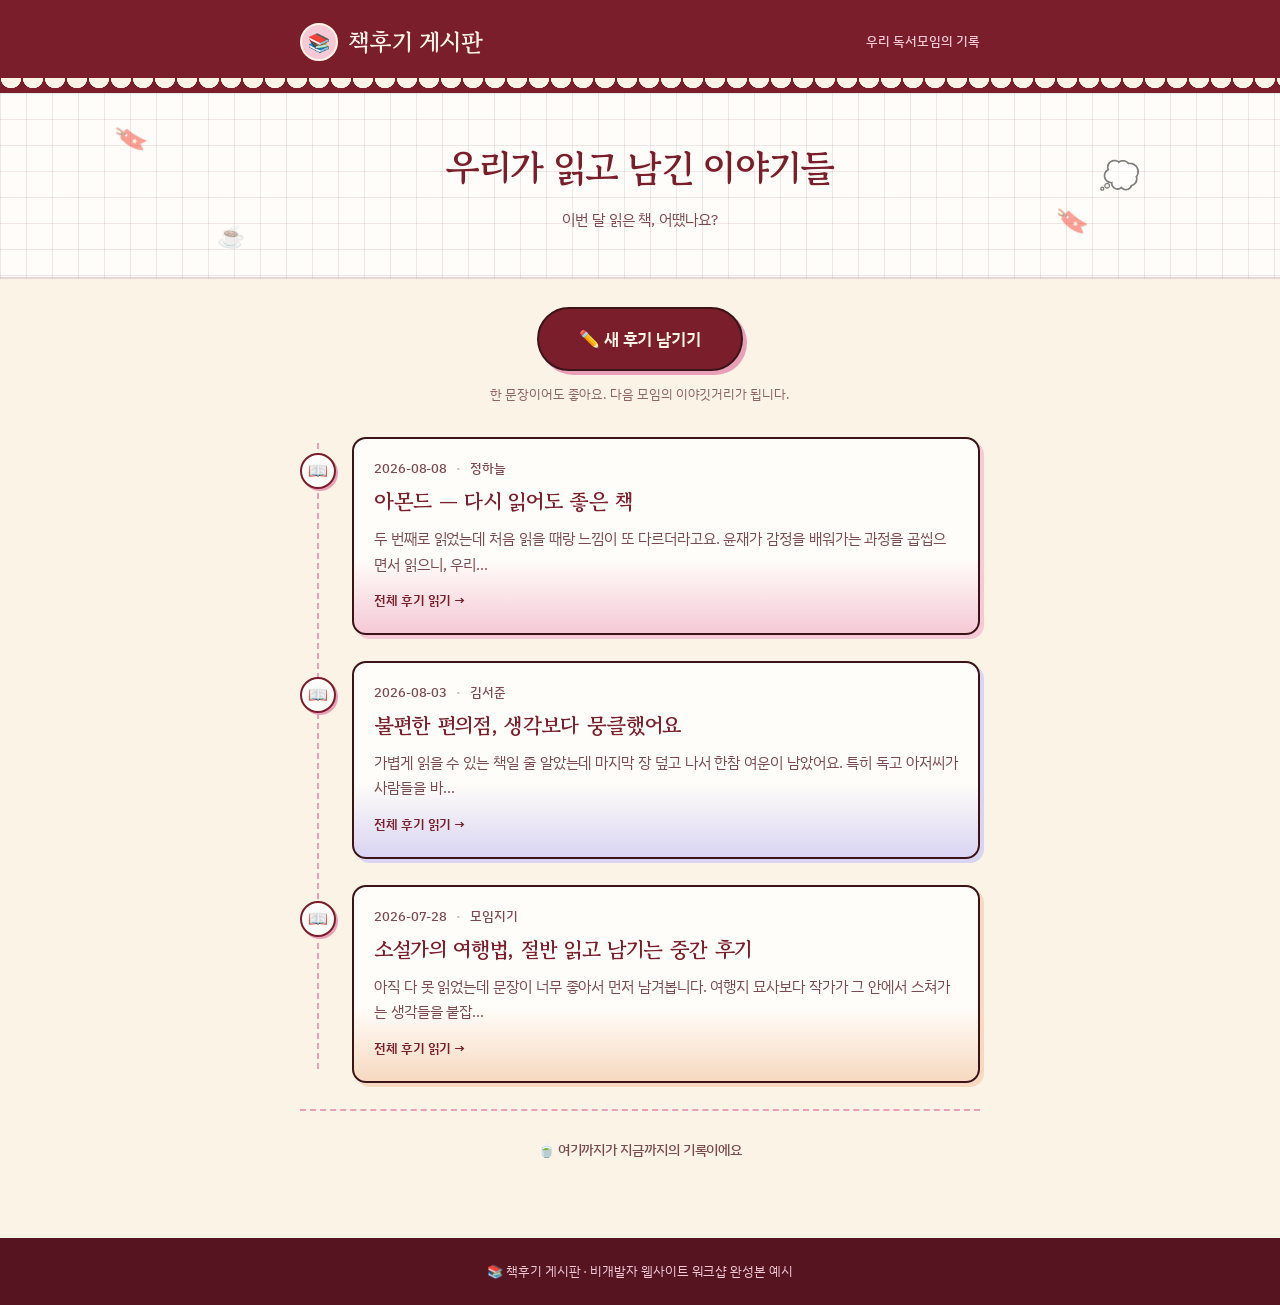
==== sample/index.html @ 899586f8 "비개발자 워크샵 가이드 사이트 + 완성본 데모 사이트 추가 한 저장소에 정적 사이트 2개를 구성한다.  - 루트: 워크샵 진행용 가이드 8페이지 (VSCode 다크테마)   타이틀" ====
<!DOCTYPE html>
<html lang="ko">
<head>
<meta charset="UTF-8">
<meta name="viewport" content="width=device-width, initial-scale=1">
<title>책후기 게시판</title>
<link rel="stylesheet" href="style.css">
</head>
<body>

<header class="site-header">
  <div class="wrap header-inner">
    <a class="logo" href="index.html"><span class="mark">📚</span> 책후기 게시판</a>
    <span class="header-tag">우리 독서모임의 기록</span>
  </div>
</header>

<section class="hero">
  <span class="deco d1">🔖</span>
  <span class="deco d2">💭</span>
  <span class="deco d3">☕</span>
  <span class="deco d4">🔖</span>
  <div class="wrap">
    <h1>우리가 읽고 남긴 이야기들</h1>
    <p>이번 달 읽은 책, 어땠나요?</p>
  </div>
</section>

<div class="wrap">

  <div class="write-cta">
    <a class="btn" href="write.html">✏️ 새 후기 남기기</a>
    <div class="hint">한 문장이어도 좋아요. 다음 모임의 이야깃거리가 됩니다.</div>
  </div>

  <div id="list"></div>

</div>

<footer class="site-footer">
  📚 책후기 게시판 · 비개발자 웹사이트 워크샵 완성본 예시
</footer>

<script>
function getPosts(){
  let posts = JSON.parse(localStorage.getItem('bg_posts_v3') || 'null');
  if(!posts){
    posts = [
      {id:3, title:"아몬드 — 다시 읽어도 좋은 책", author:"정하늘", date:"2026-08-08", content:"두 번째로 읽었는데 처음 읽을 때랑 느낌이 또 다르더라고요.\n\n윤재가 감정을 배워가는 과정을 곱씹으면서 읽으니, 우리가 당연하게 여기는 '공감'이라는 게 사실 얼마나 배워야 하는 건지 새삼 느꼈어요.\n\n다음에 만나면 이 책으로 한참 얘기할 수 있을 것 같습니다."},
      {id:2, title:"불편한 편의점, 생각보다 뭉클했어요", author:"김서준", date:"2026-08-03", content:"가볍게 읽을 수 있는 책일 줄 알았는데 마지막 장 덮고 나서 한참 여운이 남았어요.\n\n특히 독고 아저씨가 사람들을 바라보는 시선이 좋았습니다. 편의점이라는 공간이 이렇게 따뜻하게 그려질 수 있구나 싶었어요."},
      {id:1, title:"소설가의 여행법, 절반 읽고 남기는 중간 후기", author:"모임지기", date:"2026-07-28", content:"아직 다 못 읽었는데 문장이 너무 좋아서 먼저 남겨봅니다.\n\n여행지 묘사보다 작가가 그 안에서 스쳐가는 생각들을 붙잡아두는 방식이 인상적이에요. 완독하면 후기 다시 남길게요!"}
    ];
    localStorage.setItem('bg_posts_v3', JSON.stringify(posts));
  }
  return posts.sort((a,b)=> b.id - a.id);
}

function escapeHtml(s){
  const d = document.createElement('div');
  d.innerText = s == null ? '' : String(s);
  return d.innerHTML;
}

function excerpt(text){
  const flat = String(text).replace(/\s+/g, ' ').trim();
  return flat.length > 64 ? flat.slice(0, 64) + '…' : flat;
}

function render(){
  const posts = getPosts();
  const list = document.getElementById('list');

  if(!posts.length){
    list.innerHTML =
      '<div class="empty">' +
        '<span class="face">🍃</span>' +
        '<div class="t">아직 등록된 후기가 없어요</div>' +
        '<div class="d">위 버튼으로 첫 책후기를 남겨보세요.</div>' +
      '</div>';
    return;
  }

  let html = '<div class="timeline">';
  posts.forEach(function(p, i){
    html +=
      '<div class="tl-item">' +
        '<span class="marker">📖</span>' +
        '<a class="tl-card c' + (i % 3 + 1) + '" href="detail.html?id=' + encodeURIComponent(p.id) + '">' +
          '<div class="tl-meta"><span>' + escapeHtml(p.date) + '</span><span class="sep">·</span><span>' + escapeHtml(p.author) + '</span></div>' +
          '<h2>' + escapeHtml(p.title) + '</h2>' +
          '<p class="excerpt">' + escapeHtml(excerpt(p.content)) + '</p>' +
          '<div class="more">전체 후기 읽기 →</div>' +
        '</a>' +
      '</div>';
  });
  html += '</div>';
  html += '<div class="tl-end">🍵 여기까지가 지금까지의 기록이에요</div>';

  list.innerHTML = html;
}

render();
</script>

</body>
</html>
---- sample/style.css ----
@import url('https://fonts.googleapis.com/css2?family=Gowun+Batang:wght@400;700&family=IBM+Plex+Sans+KR:wght@300;400;500;600;700&display=swap');

:root{
  --maroon:#7A1E2C;
  --maroon-dark:#551420;
  --cream:#FCF3E7;
  --white:#FFFDF9;
  --pink:#F5C9D6;
  --pink-dark:#E8A0B8;
  --lavender:#D9D4F2;
  --peach:#F6D9C0;
  --ink:#3B1418;
  --ink-soft:#7A4A50;
  --line: rgba(122,30,44,0.10);

  --display:'Gowun Batang', 'IBM Plex Sans KR', serif;
  --label:'IBM Plex Sans KR', -apple-system, BlinkMacSystemFont, sans-serif;
  --body:'IBM Plex Sans KR', -apple-system, BlinkMacSystemFont, sans-serif;
}

*{ box-sizing:border-box; }

html{ -webkit-text-size-adjust:100%; }

body{
  margin:0;
  background:var(--cream);
  color:var(--ink);
  font-family:var(--body);
  font-size:15.5px;
  line-height:1.8;
  font-weight:400;
  letter-spacing:-0.005em;
}

a{ color:var(--maroon); text-decoration:none; }

.wrap{
  width:100%;
  max-width:720px;
  margin:0 auto;
  padding:0 20px;
}

/* ---------- 헤더 ---------- */
.site-header{
  position:relative;
  background:var(--maroon);
  padding:20px 0 30px;
}
.site-header::after{
  content:'';
  position:absolute;
  left:0; right:0; bottom:0;
  height:15px;
  background-image:radial-gradient(circle at 11px 0, var(--cream) 10px, transparent 10.5px);
  background-size:22px 15px;
  background-repeat:repeat-x;
}
.header-inner{
  display:flex;
  align-items:center;
  justify-content:space-between;
  gap:14px;
}
.logo{
  display:flex;
  align-items:center;
  gap:10px;
  font-family:var(--display);
  font-size:24px;
  font-weight:700;
  color:var(--cream);
  letter-spacing:-0.01em;
}
.logo:hover{ text-decoration:none; }
.logo .mark{
  width:38px; height:38px;
  border-radius:50%;
  background:var(--pink);
  border:2px solid var(--cream);
  display:flex; align-items:center; justify-content:center;
  font-size:18px;
  flex:none;
}
.header-tag{
  font-family:var(--label);
  font-size:13px;
  font-weight:500;
  color:var(--pink);
  letter-spacing:0;
}

/* ---------- 히어로 ---------- */
.hero{
  position:relative;
  overflow:hidden;
  background-color:var(--white);
  background-image:
    linear-gradient(var(--line) 1px, transparent 1px),
    linear-gradient(90deg, var(--line) 1px, transparent 1px);
  background-size:26px 26px;
  border-bottom:2px solid rgba(122,30,44,.16);
  padding:48px 0 44px;
  text-align:center;
}
.hero h1{
  font-family:var(--display);
  font-size:37px;
  font-weight:700;
  line-height:1.42;
  letter-spacing:-0.02em;
  color:var(--maroon);
  margin:0 0 12px;
  position:relative;
  z-index:2;
}
.hero p{
  font-family:var(--label);
  font-size:15px;
  font-weight:400;
  color:var(--ink-soft);
  margin:0;
  position:relative;
  z-index:2;
}
.hero .deco{
  position:absolute;
  font-size:26px;
  opacity:.5;
  user-select:none;
  z-index:1;
}
.hero .d1{ top:22px; left:9%; transform:rotate(-14deg); }
.hero .d2{ top:56px; right:11%; transform:rotate(12deg); font-size:30px; }
.hero .d3{ bottom:20px; left:17%; transform:rotate(8deg); font-size:22px; }
.hero .d4{ bottom:32px; right:15%; transform:rotate(-9deg); }

/* ---------- 버튼 ---------- */
.btn{
  display:inline-block;
  font-family:var(--label);
  font-size:16px;
  font-weight:600;
  letter-spacing:-0.01em;
  color:var(--cream);
  background:var(--maroon);
  border:2px solid var(--ink);
  border-radius:999px;
  padding:13px 30px;
  box-shadow:4px 4px 0 var(--pink-dark);
  cursor:pointer;
  transition:.14s;
}
.btn:hover{
  text-decoration:none;
  transform:translate(2px,2px);
  box-shadow:2px 2px 0 var(--pink-dark);
}
.btn-block{ display:block; width:100%; text-align:center; }
.btn-ghost{
  background:var(--white);
  color:var(--maroon);
  box-shadow:4px 4px 0 var(--lavender);
}
.btn-ghost:hover{ box-shadow:2px 2px 0 var(--lavender); }

/* 목록 상단 글쓰기 버튼 */
.write-cta{
  padding:28px 0 6px;
  text-align:center;
}
.write-cta .btn{ font-size:17px; padding:15px 40px; }
.write-cta .hint{
  font-family:var(--label);
  font-size:13px;
  font-weight:400;
  color:var(--ink-soft);
  margin-top:12px;
  opacity:.85;
}

/* ---------- 타임라인 ---------- */
.timeline{
  position:relative;
  padding:14px 0 0 52px;
  margin:10px 0 0;
}
.timeline::before{
  content:'';
  position:absolute;
  left:17px;
  top:20px;
  bottom:14px;
  border-left:2px dashed var(--pink-dark);
}
.tl-item{
  position:relative;
  margin-bottom:26px;
}
.tl-item .marker{
  position:absolute;
  left:-52px;
  top:16px;
  width:36px;
  height:36px;
  border-radius:50%;
  background:var(--white);
  border:2px solid var(--maroon);
  display:flex;
  align-items:center;
  justify-content:center;
  font-size:16px;
  box-shadow:2px 2px 0 var(--pink-dark);
}
.tl-card{
  display:block;
  position:relative;
  background:var(--white);
  border:2px solid var(--ink);
  border-radius:14px;
  padding:18px 20px 20px;
  box-shadow:4px 4px 0 var(--pink);
  transition:.15s;
}
.tl-card:hover{
  text-decoration:none;
  transform:translate(-2px,-2px);
  box-shadow:6px 6px 0 var(--pink);
}
.tl-card.c1{ box-shadow:4px 4px 0 var(--pink); background:linear-gradient(var(--white) 62%, var(--pink)); }
.tl-card.c1:hover{ box-shadow:6px 6px 0 var(--pink); }
.tl-card.c2{ box-shadow:4px 4px 0 var(--lavender); background:linear-gradient(var(--white) 62%, var(--lavender)); }
.tl-card.c2:hover{ box-shadow:6px 6px 0 var(--lavender); }
.tl-card.c3{ box-shadow:4px 4px 0 var(--peach); background:linear-gradient(var(--white) 62%, var(--peach)); }
.tl-card.c3:hover{ box-shadow:6px 6px 0 var(--peach); }

.tl-meta{
  font-family:var(--label);
  font-size:12.5px;
  font-weight:500;
  color:var(--ink-soft);
  margin-bottom:7px;
  display:flex;
  gap:9px;
  align-items:center;
  flex-wrap:wrap;
}
.tl-meta .sep{ opacity:.4; }
.tl-card h2{
  font-family:var(--display);
  font-size:21px;
  font-weight:700;
  line-height:1.5;
  letter-spacing:-0.015em;
  color:var(--maroon);
  margin:0 0 8px;
}
.tl-card .excerpt{
  font-size:14.5px;
  font-weight:400;
  color:var(--ink-soft);
  line-height:1.78;
  margin:0;
}
.tl-card .more{
  font-family:var(--label);
  font-size:13px;
  font-weight:600;
  color:var(--maroon);
  margin-top:12px;
}

/* 목록 끝 */
.tl-end{
  margin:6px 0 0;
  padding:26px 0 46px;
  border-top:2px dashed var(--pink-dark);
  text-align:center;
  font-family:var(--label);
  font-size:14px;
  font-weight:500;
  color:var(--ink-soft);
}

/* 빈 상태 */
.empty{
  background:var(--white);
  border:2px dashed var(--pink-dark);
  border-radius:16px;
  padding:38px 24px;
  text-align:center;
  margin:20px 0 46px;
}
.empty .face{ font-size:34px; display:block; margin-bottom:10px; }
.empty .t{
  font-family:var(--display);
  font-size:21px;
  font-weight:700;
  letter-spacing:-0.015em;
  color:var(--maroon);
  margin-bottom:6px;
}
.empty .d{
  font-family:var(--label);
  font-size:14px;
  font-weight:400;
  color:var(--ink-soft);
}

/* ---------- 노트카드 폼 ---------- */
.page{ padding:36px 0 60px; }

.page-title{
  font-family:var(--display);
  font-size:29px;
  font-weight:700;
  letter-spacing:-0.02em;
  color:var(--maroon);
  margin:0 0 8px;
  text-align:center;
}
.page-sub{
  font-family:var(--label);
  font-size:14px;
  font-weight:400;
  color:var(--ink-soft);
  text-align:center;
  margin:0 0 28px;
}

.notecard{
  background:var(--white);
  border:2px solid var(--ink);
  border-radius:16px;
  box-shadow:6px 6px 0 var(--peach);
  padding:26px 24px 28px;
}
.field{ margin-bottom:20px; }
.field label{
  display:block;
  font-family:var(--label);
  font-size:14px;
  font-weight:600;
  color:var(--maroon);
  margin-bottom:8px;
}
.field input,
.field textarea{
  width:100%;
  font-family:var(--body);
  font-size:15px;
  font-weight:400;
  color:var(--ink);
  background:var(--cream);
  border:2px solid rgba(122,30,44,.22);
  border-radius:10px;
  padding:11px 14px;
  line-height:1.78;
  outline:none;
  transition:.14s;
}
.field textarea{ min-height:190px; resize:vertical; }
.field input:focus,
.field textarea:focus{
  border-color:var(--maroon);
  background:var(--white);
  box-shadow:3px 3px 0 var(--pink);
}
.field input::placeholder,
.field textarea::placeholder{ color:rgba(122,74,80,.5); font-weight:300; }

.form-actions{
  display:flex;
  gap:12px;
  align-items:center;
  margin-top:26px;
}
.form-actions .btn{ flex:1; text-align:center; }

/* ---------- 상세보기 ---------- */
.article{
  background:var(--white);
  border:2px solid var(--ink);
  border-radius:16px;
  box-shadow:6px 6px 0 var(--lavender);
  padding:34px 28px 32px;
  position:relative;
  margin-top:10px;
}
.article .quote{
  font-family:Georgia,'Times New Roman',serif;
  font-size:82px;
  font-weight:700;
  line-height:.62;
  height:42px;
  color:var(--pink-dark);
  display:block;
  margin-bottom:14px;
}
.article h1{
  font-family:var(--display);
  font-size:27px;
  font-weight:700;
  line-height:1.5;
  letter-spacing:-0.02em;
  color:var(--maroon);
  margin:0 0 14px;
}
.article .meta{
  font-family:var(--label);
  font-size:13px;
  font-weight:500;
  color:var(--ink-soft);
  padding-bottom:18px;
  border-bottom:2px dashed var(--pink-dark);
  margin-bottom:24px;
  display:flex;
  gap:9px;
  flex-wrap:wrap;
}
.article .meta .sep{ opacity:.4; }
.article .content{
  font-size:16px;
  font-weight:400;
  line-height:1.95;
  color:var(--ink);
  white-space:pre-wrap;
  word-break:break-word;
}

.backlink{
  display:inline-block;
  font-family:var(--label);
  font-size:14px;
  font-weight:600;
  color:var(--maroon);
  margin:26px 0 0;
}
.backlink:hover{ text-decoration:underline; }

/* ---------- 푸터 ---------- */
.site-footer{
  background:var(--maroon-dark);
  color:var(--pink);
  text-align:center;
  font-family:var(--label);
  font-size:13px;
  font-weight:400;
  padding:22px 20px;
  margin-top:30px;
}

/* ---------- 반응형 ---------- */
@media (max-width:600px){
  .header-inner{ flex-direction:column; gap:6px; text-align:center; }
  .logo{ font-size:22px; }
  .hero{ padding:38px 0 36px; }
  .hero h1{ font-size:26px; line-height:1.5; }
  .hero .deco{ font-size:20px; opacity:.35; }
  .hero .d2{ font-size:22px; }
  .timeline{ padding-left:40px; }
  .timeline::before{ left:13px; }
  .tl-item .marker{ left:-40px; width:29px; height:29px; font-size:13px; top:14px; }
  .tl-card{ padding:15px 16px 17px; }
  .tl-card h2{ font-size:19px; }
  .page-title{ font-size:24px; }
  .article{ padding:26px 19px 26px; }
  .article h1{ font-size:22px; }
  .notecard{ padding:20px 17px 22px; }
  .form-actions{ flex-direction:column; }
  .form-actions .btn{ width:100%; }
}
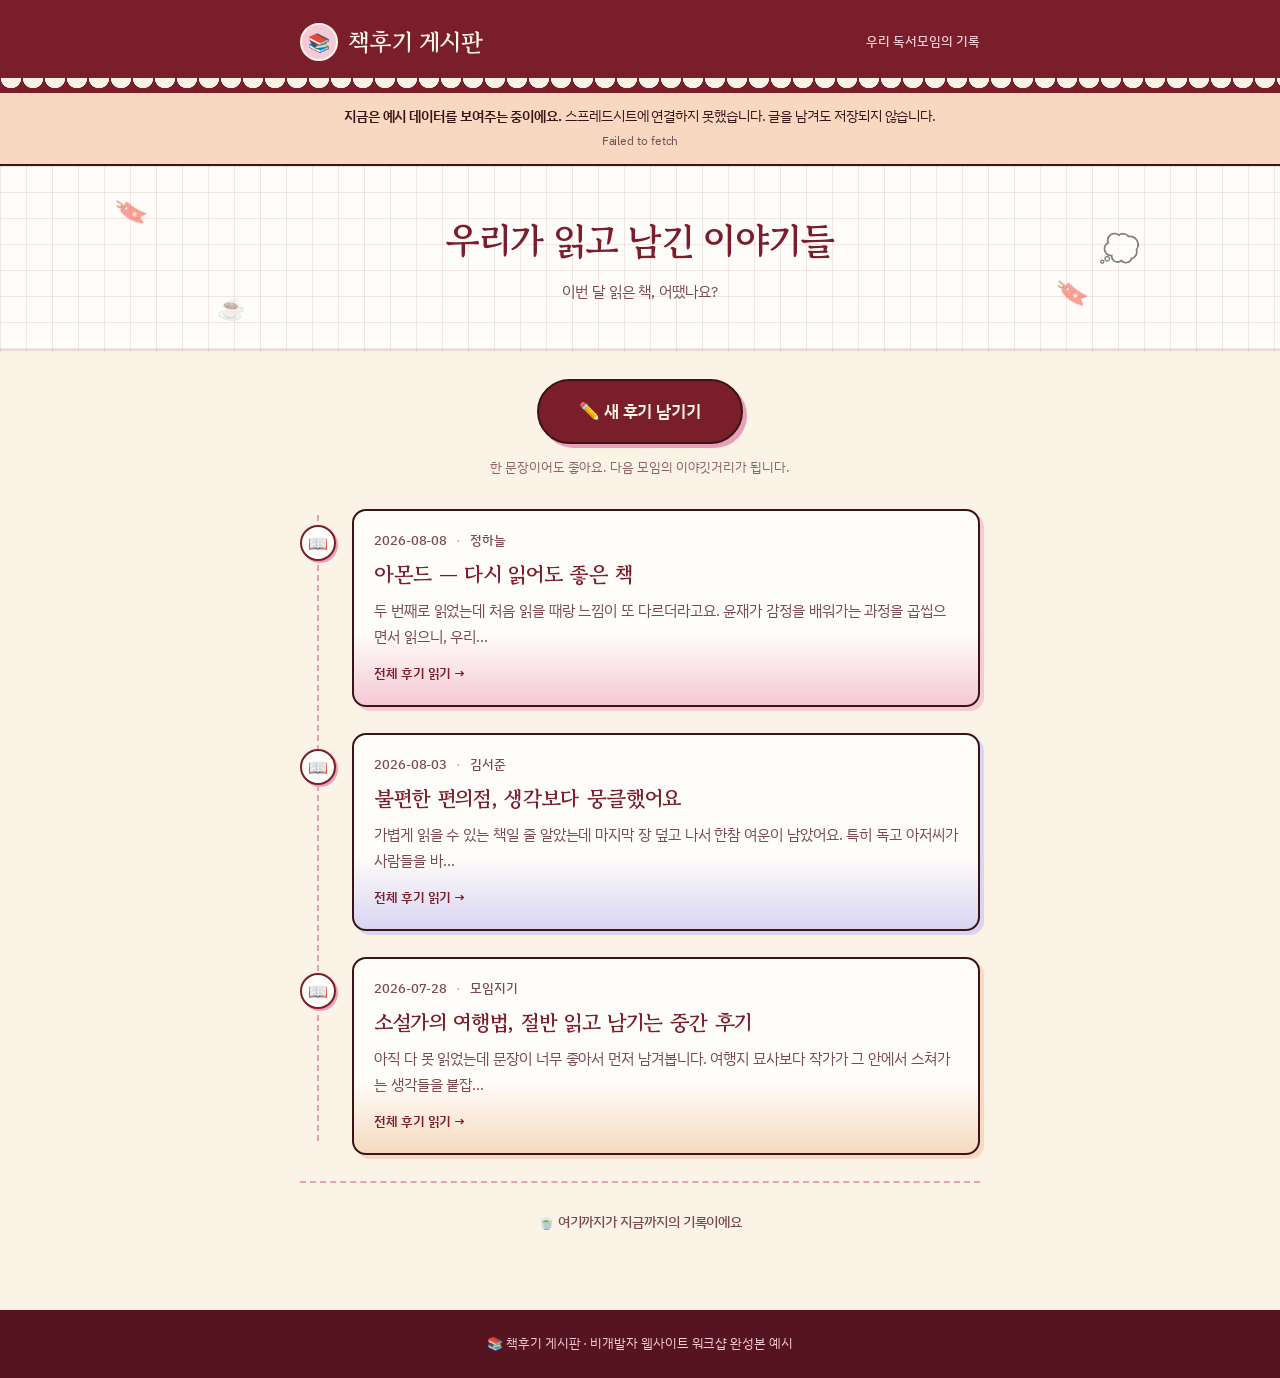
==== commit 3b2f91b4: "데모를 스프레드시트에 연동 완성본 예시가 정작 시트에 붙어 있지 않으면 "이게 오늘 만들 것"이라는 말이 헐거워진다. sample/이 Apps Script 웹앱을 통해 실제로 읽고" ====
--- a/sample/index.html
+++ b/sample/index.html
@@ -41,33 +41,14 @@
   📚 책후기 게시판 · 비개발자 웹사이트 워크샵 완성본 예시
 </footer>
 
+<script src="api.js"></script>
 <script>
-function getPosts(){
-  let posts = JSON.parse(localStorage.getItem('bg_posts_v3') || 'null');
-  if(!posts){
-    posts = [
-      {id:3, title:"아몬드 — 다시 읽어도 좋은 책", author:"정하늘", date:"2026-08-08", content:"두 번째로 읽었는데 처음 읽을 때랑 느낌이 또 다르더라고요.\n\n윤재가 감정을 배워가는 과정을 곱씹으면서 읽으니, 우리가 당연하게 여기는 '공감'이라는 게 사실 얼마나 배워야 하는 건지 새삼 느꼈어요.\n\n다음에 만나면 이 책으로 한참 얘기할 수 있을 것 같습니다."},
-      {id:2, title:"불편한 편의점, 생각보다 뭉클했어요", author:"김서준", date:"2026-08-03", content:"가볍게 읽을 수 있는 책일 줄 알았는데 마지막 장 덮고 나서 한참 여운이 남았어요.\n\n특히 독고 아저씨가 사람들을 바라보는 시선이 좋았습니다. 편의점이라는 공간이 이렇게 따뜻하게 그려질 수 있구나 싶었어요."},
-      {id:1, title:"소설가의 여행법, 절반 읽고 남기는 중간 후기", author:"모임지기", date:"2026-07-28", content:"아직 다 못 읽었는데 문장이 너무 좋아서 먼저 남겨봅니다.\n\n여행지 묘사보다 작가가 그 안에서 스쳐가는 생각들을 붙잡아두는 방식이 인상적이에요. 완독하면 후기 다시 남길게요!"}
-    ];
-    localStorage.setItem('bg_posts_v3', JSON.stringify(posts));
-  }
-  return posts.sort((a,b)=> b.id - a.id);
-}
-
-function escapeHtml(s){
-  const d = document.createElement('div');
-  d.innerText = s == null ? '' : String(s);
-  return d.innerHTML;
-}
-
 function excerpt(text){
   const flat = String(text).replace(/\s+/g, ' ').trim();
   return flat.length > 64 ? flat.slice(0, 64) + '…' : flat;
 }
 
-function render(){
-  const posts = getPosts();
+function render(posts){
   const list = document.getElementById('list');
 
   if(!posts.length){
@@ -99,7 +80,13 @@
   list.innerHTML = html;
 }
 
-render();
+document.getElementById('list').innerHTML =
+  '<div class="loading">📚 후기를 불러오는 중…</div>';
+
+loadPosts().then(function(res){
+  if(res.offline) showOfflineBanner(res.reason);
+  render(res.posts);
+});
 </script>
 
 </body>
--- a/sample/style.css
+++ b/sample/style.css
@@ -450,6 +450,46 @@
   padding:22px 20px;
   margin-top:30px;
 }
+
+/* ---------- 불러오는 중 / 연결 안내 / 폼 메시지 ---------- */
+.loading{
+  padding:44px 20px;
+  text-align:center;
+  font-family:var(--label);
+  font-size:14.5px;
+  color:var(--ink-soft);
+}
+
+/* 스프레드시트에 연결하지 못해 예시 데이터를 보여줄 때 */
+.offline-note{
+  background:var(--peach);
+  border-bottom:2px solid var(--ink);
+  color:var(--ink);
+  font-family:var(--label);
+  font-size:13.5px;
+  line-height:1.7;
+  padding:12px 20px;
+  text-align:center;
+}
+.offline-note strong{ font-weight:600; }
+.offline-note .why{
+  display:block;
+  margin-top:3px;
+  font-size:12px;
+  color:var(--ink-soft);
+  word-break:break-word;
+}
+
+.form-msg{
+  margin:16px 0 0;
+  font-family:var(--label);
+  font-size:13.5px;
+  color:var(--ink-soft);
+  text-align:center;
+}
+.form-msg.bad{ color:var(--maroon); font-weight:600; }
+
+.btn:disabled{ opacity:.6; cursor:default; transform:none; }
 
 /* ---------- 반응형 ---------- */
 @media (max-width:600px){
